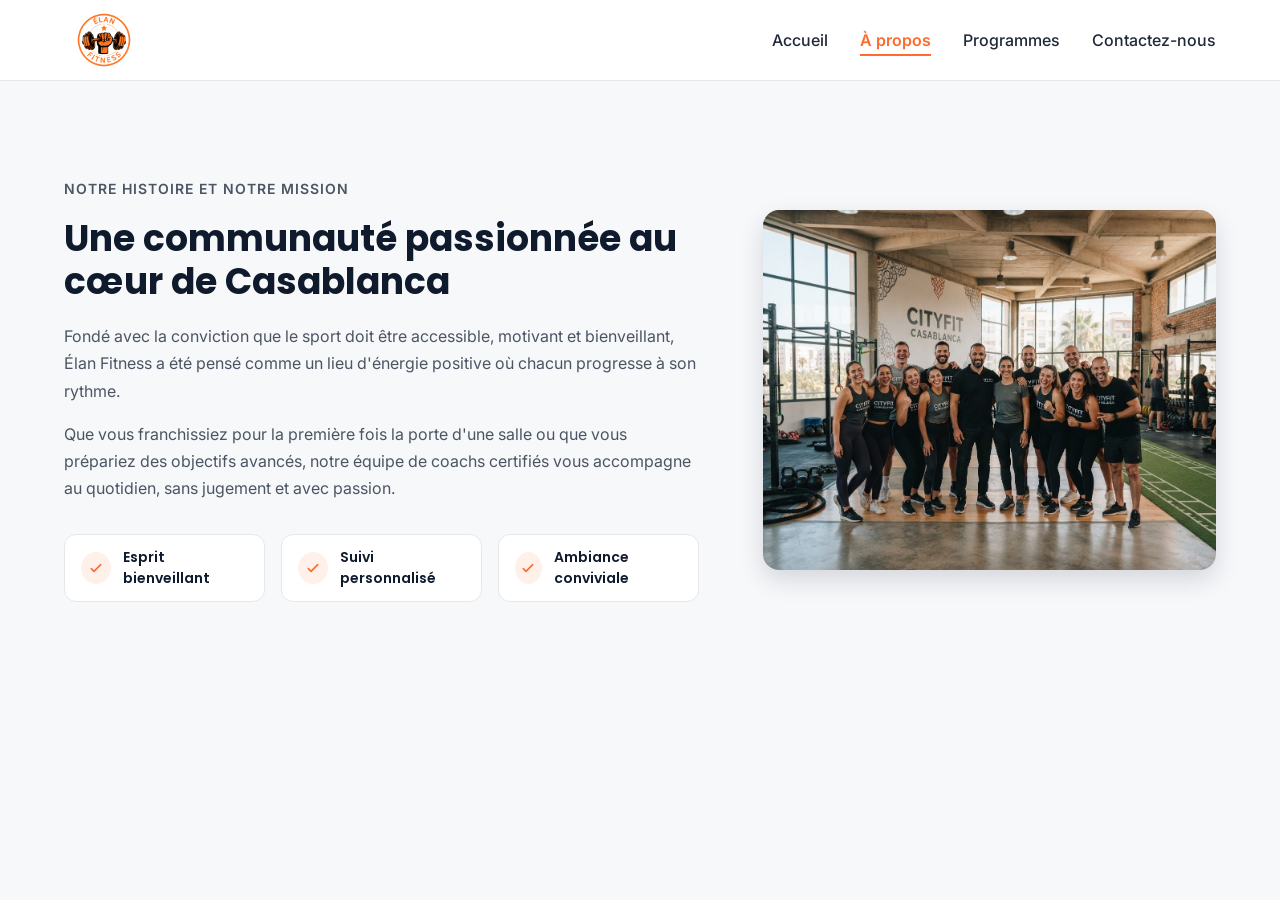
==== apropos.html @ adc9f2b9 "Créer  une fichier apropos" ====
<!DOCTYPE html>
<html lang="fr">
<head>
  <meta charset="UTF-8">
  <meta name="viewport" content="width=device-width, initial-scale=1">
  <meta name="description" content="Élan Fitness, salle de sport à Casablanca : musculation, yoga, cardio et boxe fitness avec des coachs diplômés. Réservez votre cours d'essai gratuit.">
  <title>Élan Fitness | Salle de sport à Casablanca</title>

  <link rel="preconnect" href="https://fonts.googleapis.com">
  <link rel="preconnect" href="https://fonts.gstatic.com" crossorigin>
  <link href="https://fonts.googleapis.com/css2?family=Inter:wght@400;500;600&family=Poppins:wght@600;700;800&display=swap" rel="stylesheet">

  <link rel="stylesheet" href="style.css">
</head>
<body>
  <header class="en-tete">
    <div class="conteneur en-tete-contenu">
     <a href="index.html">
    <img src="img/logo ÉLan fitness.png" alt=" Elan Fitness" class="logo">
    </a>
 
      <nav aria-label="Navigation principale">
        <ul class="menu">
          <li><a href="index.html" >Accueil</a></li>
          <li><a href="#a-propos" class="lien-actif">À propos</a></li>
          <li><a href="programmes.html" >Programmes</a></li>
          <li><a href="contact.html" >Contactez-nous </a></li>
        </ul>
      </nav>
    </div>
  </header>
   <section id="a-propos" class="section">
      <div class="conteneur apropos-contenu">

        <div class="apropos-texte">
          <p class="sur-titre">Notre histoire et notre mission</p>
          <h2>Une communauté passionnée au cœur de Casablanca</h2>
          <p>
            Fondé avec la conviction que le sport doit être accessible, motivant et bienveillant,
            Élan Fitness a été pensé comme un lieu d'énergie positive où chacun progresse à son rythme.
          </p>
          <p>
            Que vous franchissiez pour la première fois la porte d'une salle ou que vous prépariez des
            objectifs avancés, notre équipe de coachs certifiés vous accompagne au quotidien, sans
            jugement et avec passion.
          </p>

          <ul class="valeurs">
            <li class="valeur">
              <div class="icone icone-petite"><img src="img/icone-check.svg" alt=""></div>
              <span>Esprit bienveillant</span>
            </li>
            <li class="valeur">
              <div class="icone icone-petite"><img src="img/icone-check.svg" alt=""></div>
              <span>Suivi personnalisé</span>
            </li>
            <li class="valeur">
              <div class="icone icone-petite"><img src="img/icone-check.svg" alt=""></div>
              <span>Ambiance conviviale</span>
            </li>
          </ul>
        </div>

        <img class="apropos-image" src="img/equipe.jpg" alt="L'équipe de coachs d'Élan Fitness réunie dans la salle">

      </div>
    </section>
   
</body>
---- style.css ----
* {
  box-sizing: border-box;
  margin: 0;
  padding: 0;
}

html {
  scroll-behavior: smooth;
}

body {
  font-family: 'Inter', Arial, sans-serif;
  font-size: 16px;
  line-height: 1.5;
  color: #1F2937;
  background-color: #F7F8FA;
}

h1, h2, h3, h4 {
  font-family: 'Poppins', Arial, sans-serif;
  color: #0F1B2D;
}

a {
  color: inherit;
  text-decoration: none;
}

ul {
  list-style: none;
}

img {
  display: block;
  max-width: 100%;
}

a:focus-visible,
button:focus-visible {
  outline: 3px solid #FF6B2C;
  outline-offset: 2px;
}

.conteneur {
  width: 100%;
  max-width: 1200px;
  margin: 0 auto;
  padding: 0 24px;
}

.section {
  padding: 96px 0;
}

.section-blanche {
  background-color: #FFFFFF;
  border-top: 1px solid #E5E7EB;
  border-bottom: 1px solid #E5E7EB;
}

.section-titre {
  max-width: 640px;
  margin: 0 auto 64px;
  text-align: center;
}

.section-titre h2 {
  font-size: 32px;
  margin-bottom: 16px;
}

.section-titre h3 {
  font-size: 26px;
  margin-bottom: 12px;
}

.section-titre p {
  color: #4B5563;
}

.sur-titre {
  font-size: 14px;
  font-weight: 600;
  color: #FF6B2C;
  text-transform: uppercase;
  letter-spacing: 1px;
  margin-bottom: 12px;
}

.bouton {
  display: inline-block;
  padding: 14px 28px;
  border-radius: 8px;
  font-size: 16px;
  font-weight: 600;
  text-align: center;
  cursor: pointer;
}

.bouton-principal {
  background-color: #FF6B2C;
  border: 1px solid #FF6B2C;
  color: #FFFFFF;
}

.bouton-principal:hover {
  background-color: #F05817;
}

.bouton-secondaire {
  background-color: #FFFFFF;
  border: 1px solid #0F1B2D;
  color: #0F1B2D;
}

.bouton-secondaire:hover {
  background-color: #F3F4F6;
}

.cartes {
  display: flex;
  gap: 24px;
}

.carte {
  flex: 1;
  background-color: #FFFFFF;
  border: 1px solid #E5E7EB;
  border-radius: 12px;
  box-shadow: 0 1px 3px rgba(15, 27, 45, 0.08);
}

.icone {
  width: 48px;
  height: 48px;
  background-color: #FFF0EA;
  border-radius: 8px;
  display: flex;
  align-items: center;
  justify-content: center;
}

.icone img {
  width: 24px;
  height: 24px;
}

.icone-petite {
  width: 32px;
  height: 32px;
  border-radius: 50%;
}

.icone-petite img {
  width: 16px;
  height: 16px;
}

.en-tete {
  position: sticky;
  top: 0;
  z-index: 10;
  background-color: #FFFFFF;
  border-bottom: 1px solid #E5E7EB;
}

.en-tete-contenu {
  height: 80px;
  display: flex;
  align-items: center;
  justify-content: space-between;
}

.logo {
  display: flex;
  align-items: center;
  font-family: 'Poppins', Arial, sans-serif;
  font-size: 24px;
  font-weight: 700;
  color: #0F1B2D;
}

.logo::after {
  content: "";
  width: 10px;
  height: 10px;
  margin-left: 8px;
  background-color: #FF6B2C;
  border-radius: 50%;
}

.menu {
  display: flex;
  gap: 32px;
}

.menu a {
  font-weight: 500;
  padding-bottom: 4px;
  border-bottom: 2px solid transparent;
}

.menu a:hover {
  color: #FF6B2C;
}

.menu .lien-actif {
  color: #FF6B2C;
  font-weight: 600;
  border-bottom-color: #FF6B2C;
}

.hero {
  padding: 64px 0 96px;
}

.hero-contenu {
  display: flex;
  align-items: center;
  gap: 32px;
}

.hero-texte {
  flex: 7;
}

.hero-texte h1 {
  font-size: 48px;
  font-weight: 800;
  line-height: 1.2;
  margin-bottom: 24px;
}

.hero-description {
  max-width: 520px;
  font-size: 18px;
  line-height: 1.6;
  color: #4B5563;
  margin-bottom: 32px;
}

.boutons {
  display: flex;
  flex-wrap: wrap;
  gap: 16px;
}

.hero-image {
  flex: 5;
  min-width: 0;
  height: 400px;
  object-fit: cover;
  border-radius: 16px;
  border: 1px solid #E5E7EB;
  box-shadow: 0 10px 25px rgba(15, 27, 45, 0.15);
}

.chiffres {
  display: flex;
  margin-top: 64px;
  padding: 32px;
  background-color: #FFFFFF;
  border: 1px solid #E5E7EB;
  border-radius: 12px;
  box-shadow: 0 1px 3px rgba(15, 27, 45, 0.08);
}

.chiffre {
  flex: 1;
  text-align: center;
  font-weight: 500;
  color: #0F1B2D;
}

.chiffre + .chiffre {
  border-left: 1px solid #E5E7EB;
}

.chiffre-nombre {
  font-family: 'Poppins', Arial, sans-serif;
  font-size: 36px;
  font-weight: 800;
  color: #FF6B2C;
}

.carte-avantage {
  padding: 24px;
  background-color: #F7F8FA;
  box-shadow: none;
}

.carte-avantage .icone {
  margin-bottom: 20px;
}

.carte-avantage h3 {
  font-size: 20px;
  margin-bottom: 8px;
}

.carte-avantage p {
  color: #4B5563;
  line-height: 1.6;
}

.apropos-contenu {
  display: flex;
  align-items: center;
  gap: 64px;
}

.apropos-texte {
  flex: 7;
}

.apropos-texte h2 {
  font-size: 36px;
  line-height: 1.2;
  margin-bottom: 20px;
}

.apropos-texte p {
  color: #4B5563;
  line-height: 1.7;
  margin-bottom: 16px;
}

.valeurs {
  display: flex;
  gap: 16px;
  margin-top: 32px;
}

.valeur {
  flex: 1;
  display: flex;
  align-items: center;
  gap: 12px;
  padding: 12px 16px;
  background-color: #FFFFFF;
  border: 1px solid #E5E7EB;
  border-radius: 12px;
  font-family: 'Poppins', Arial, sans-serif;
  font-size: 14px;
  font-weight: 600;
  color: #0F1B2D;
}

.apropos-image {
  flex: 5;
  min-width: 0;
  height: 360px;
  object-fit: cover;
  border-radius: 16px;
  box-shadow: 0 10px 25px rgba(15, 27, 45, 0.15);
}

.carte-programme {
  display: flex;
  flex-direction: column;
  overflow: hidden;
}

.carte-programme > img {
  width: 100%;
  height: 200px;
  object-fit: cover;
}

.programme-corps {
  flex: 1;
  display: flex;
  flex-direction: column;
  padding: 20px;
}

.programme-corps h3 {
  font-size: 20px;
  margin-bottom: 8px;
}

.programme-corps p {
  font-size: 15px;
  color: #4B5563;
}

.etiquette {
  align-self: flex-start;
  padding: 4px 10px;
  margin-bottom: 12px;
  border-radius: 6px;
  font-size: 12px;
  font-weight: 600;
}

.etiquette-orange {
  background-color: #FFEDE5;
  color: #C2410C;
}

.etiquette-bleue {
  background-color: #DBEAFE;
  color: #1D4ED8;
}

.etiquette-verte {
  background-color: #D1FAE5;
  color: #047857;
}

.programme-corps .duree {
  display: flex;
  align-items: center;
  gap: 8px;
  margin-top: auto;
  padding-top: 16px;
  border-top: 1px solid #E5E7EB;
  font-size: 13px;
  font-weight: 600;
  color: #0F1B2D;
}

.programme-corps h3 + p {
  margin-bottom: 16px;
}

.duree img {
  width: 16px;
  height: 16px;
}

.formules {
  margin-top: 96px;
}

.formule {
  position: relative;
  display: flex;
  flex-direction: column;
  padding: 28px;
}

.formule h4 {
  font-size: 20px;
}

.prix {
  margin: 8px 0 16px;
  font-family: 'Poppins', Arial, sans-serif;
  font-size: 30px;
  font-weight: 800;
  color: #FF6B2C;
}

.prix span {
  font-family: 'Inter', Arial, sans-serif;
  font-size: 16px;
  font-weight: 500;
  color: #4B5563;
}

.prix-note {
  margin: -8px 0 16px;
  font-size: 13px;
  color: #4B5563;
}

.formule-liste {
  flex: 1;
  margin-bottom: 24px;
}

.formule-liste li {
  padding-left: 28px;
  margin-bottom: 12px;
  font-size: 15px;
  background-image: url('img/icone-check.svg');
  background-repeat: no-repeat;
  background-position: left center;
  background-size: 16px;
}

.formule .bouton {
  display: block;
}

.formule-populaire {
  border: 2px solid #FF6B2C;
  box-shadow: 0 10px 25px rgba(255, 107, 44, 0.2);
}

.badge-populaire {
  position: absolute;
  top: -14px;
  left: 50%;
  transform: translateX(-50%);
  padding: 4px 14px;
  background-color: #FF6B2C;
  border-radius: 999px;
  font-size: 12px;
  font-weight: 700;
  text-transform: uppercase;
  color: #FFFFFF;
}

.pied-de-page {
  padding: 48px 0 32px;
  background-color: #0F1B2D;
  color: #FFFFFF;
}

.pied-haut {
  display: flex;
  justify-content: space-between;
  align-items: flex-start;
  padding-bottom: 32px;
  border-bottom: 1px solid rgba(255, 255, 255, 0.15);
}

.logo-clair {
  color: #FFFFFF;
}

.slogan {
  margin-top: 8px;
  font-size: 14px;
  font-style: italic;
  color: #CBD5E1;
}

.menu-pied {
  gap: 24px;
}

.menu-pied a {
  font-size: 14px;
  font-weight: 400;
  color: #E2E8F0;
}

.pied-bas {
  display: flex;
  justify-content: space-between;
  margin-top: 24px;
  font-size: 13px;
  color: #94A3B8;
}
.logo {
  height: 80px;
  width: auto;
}
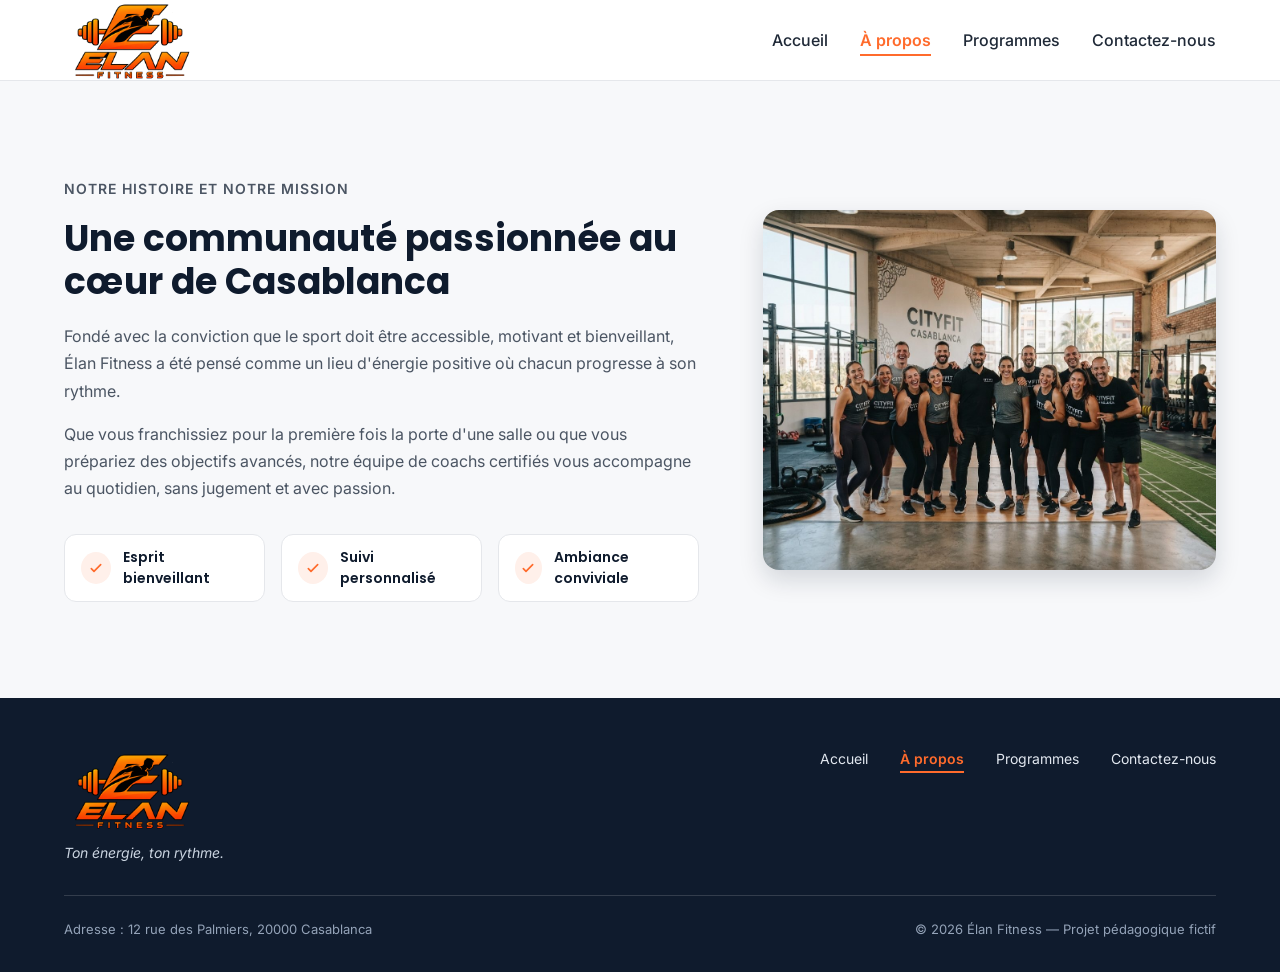
==== commit d06e2465: "Ajouter les modifications" ====
--- a/apropos.html
+++ b/apropos.html
@@ -16,7 +16,7 @@
   <header class="en-tete">
     <div class="conteneur en-tete-contenu">
      <a href="index.html">
-    <img src="img/logo ÉLan fitness.png" alt=" Elan Fitness" class="logo">
+    <img src="img/logo elan.png" alt=" Elan Fitness" class="logo">
     </a>
  
       <nav aria-label="Navigation principale">
@@ -65,5 +65,32 @@
 
       </div>
     </section>
+      <footer class="pied-de-page">
+    <div class="conteneur">
+
+      <div class="pied-haut">
+        <div>
+          <img src="img/logo elan.png" alt=" Elan Fitness" class="logo">
+          <p class="slogan">Ton énergie, ton rythme.</p>
+        </div>
+
+        <nav aria-label="Navigation du pied de page">
+          <ul class="menu menu-pied">
+            <ul class="menu">
+            <li><a href="index.html" >Accueil</a></li>
+            <li><a href="#a-propos" class="lien-actif">À propos</a></li>
+            <li><a href="programmes.html" >Programmes</a></li>
+            <li><a href="contact.html" >Contactez-nous </a></li>
+          </ul>
+        </nav>
+      </div>
+
+      <div class="pied-bas">
+        <p>Adresse : 12 rue des Palmiers, 20000 Casablanca</p>
+        <p>&copy; 2026 Élan Fitness — Projet pédagogique fictif</p>
+      </div>
+
+    </div>
+  </footer>
    
 </body>
--- a/style.css
+++ b/style.css
@@ -546,6 +546,6 @@
   color: #94A3B8;
 }
 .logo {
-  height: 80px;
+  height: 88px;
   width: auto;
-} +} 
